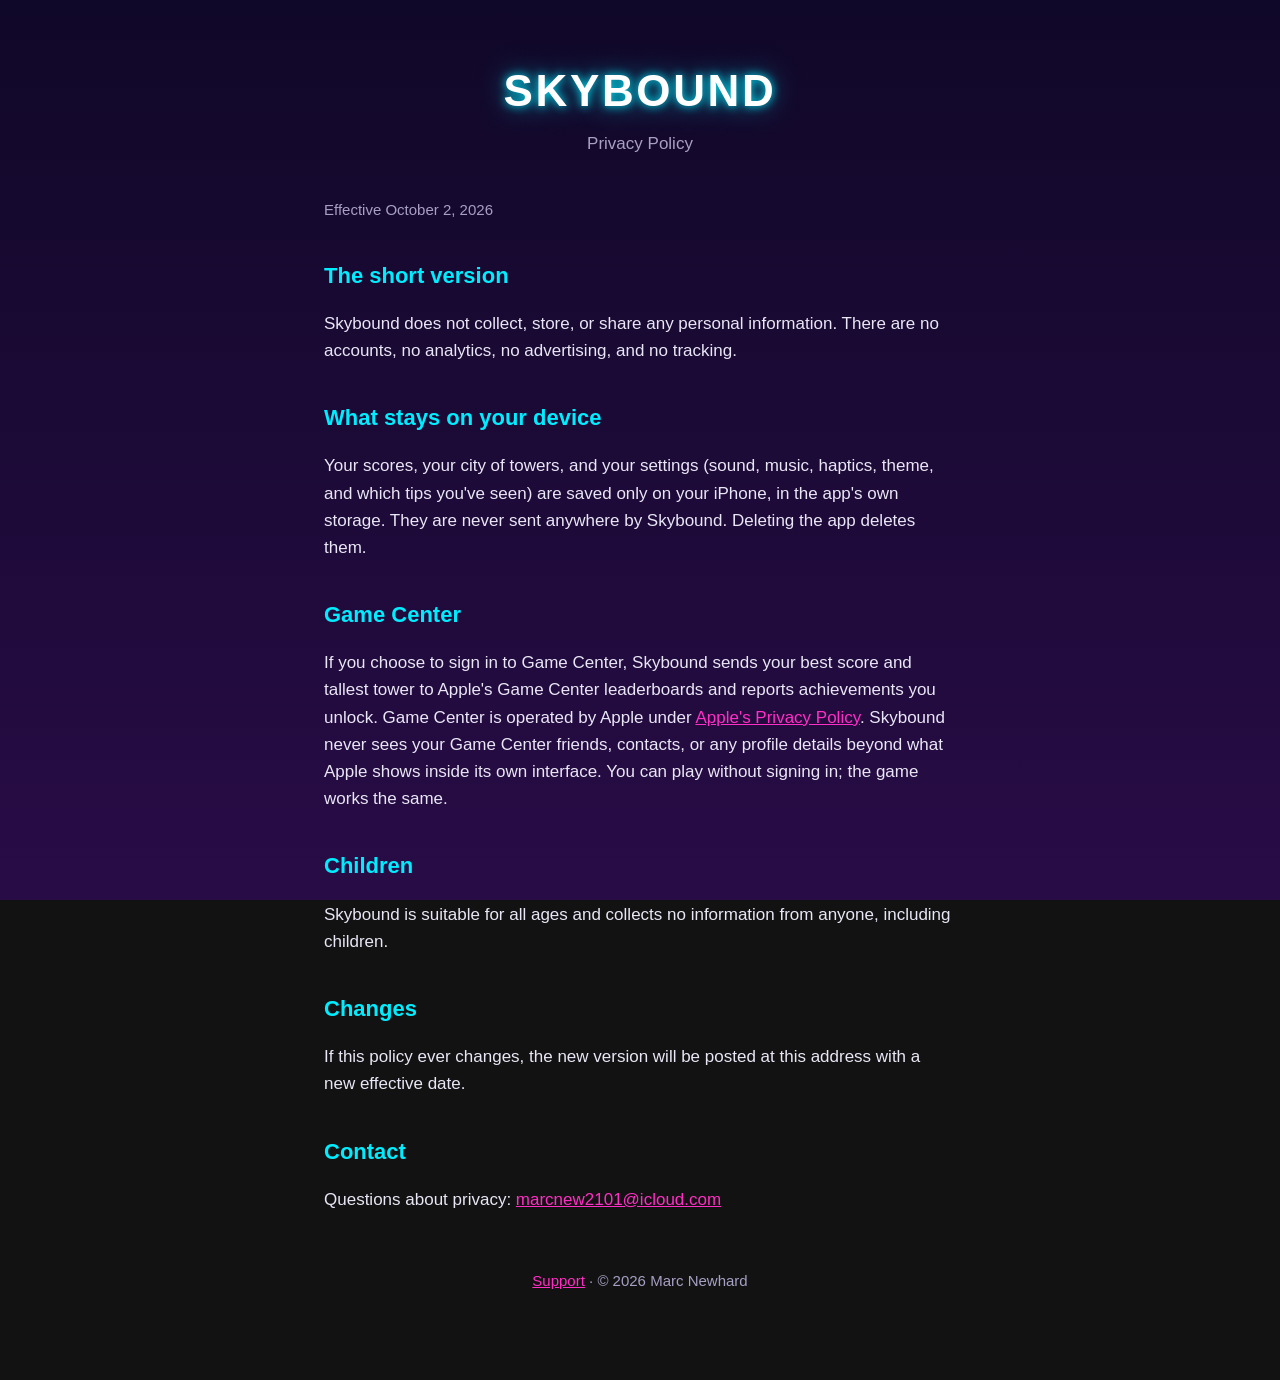
==== privacy.html @ 04a2bc24 "Skybound support and privacy pages" ====
<!DOCTYPE html>
<html lang="en">
<head>
<meta charset="utf-8">
<meta name="viewport" content="width=device-width, initial-scale=1">
<title>Skybound – Privacy Policy</title>
<link rel="stylesheet" href="style.css">
</head>
<body>
<main>
  <h1>SKYBOUND</h1>
  <p class="tagline">Privacy Policy</p>
  <p class="meta">Effective October 2, 2026</p>

  <h2>The short version</h2>
  <p>Skybound does not collect, store, or share any personal information. There are no
  accounts, no analytics, no advertising, and no tracking.</p>

  <h2>What stays on your device</h2>
  <p>Your scores, your city of towers, and your settings (sound, music, haptics, theme,
  and which tips you've seen) are saved only on your iPhone, in the app's own storage.
  They are never sent anywhere by Skybound. Deleting the app deletes them.</p>

  <h2>Game Center</h2>
  <p>If you choose to sign in to Game Center, Skybound sends your best score and tallest
  tower to Apple's Game Center leaderboards and reports achievements you unlock. Game
  Center is operated by Apple under
  <a href="https://www.apple.com/legal/privacy/">Apple's Privacy Policy</a>. Skybound
  never sees your Game Center friends, contacts, or any profile details beyond what
  Apple shows inside its own interface. You can play without signing in; the game works
  the same.</p>

  <h2>Children</h2>
  <p>Skybound is suitable for all ages and collects no information from anyone,
  including children.</p>

  <h2>Changes</h2>
  <p>If this policy ever changes, the new version will be posted at this address with a
  new effective date.</p>

  <h2>Contact</h2>
  <p>Questions about privacy: <a href="mailto:marcnew2101@icloud.com">marcnew2101@icloud.com</a></p>

  <p class="footer"><a href="index.html">Support</a> · © 2026 Marc Newhard</p>
</main>
</body>
</html>
---- style.css ----
/* Skybound site: the Neon Night look, kept simple so it reads on anything. */
:root {
  color-scheme: dark;
  --bg-top: #100828;
  --bg-bottom: #280c46;
  --text: #e9e6f5;
  --muted: #a89fc4;
  --cyan: #00ecff;
  --pink: #ff2ec4;
}
* { box-sizing: border-box; }
body {
  margin: 0;
  min-height: 100vh;
  font: 17px/1.6 -apple-system, BlinkMacSystemFont, "Avenir Next", "Segoe UI", sans-serif;
  color: var(--text);
  background: linear-gradient(180deg, var(--bg-top), var(--bg-bottom)) fixed;
}
main {
  max-width: 680px;
  margin: 0 auto;
  padding: 56px 24px 72px;
}
h1 {
  margin: 0;
  font-size: 44px;
  letter-spacing: 0.06em;
  text-align: center;
  color: #fff;
  text-shadow: 0 0 10px var(--cyan), 0 0 28px rgba(0, 236, 255, 0.55);
}
.tagline {
  margin: 4px 0 40px;
  text-align: center;
  color: var(--muted);
}
.meta { color: var(--muted); font-size: 15px; }
h2 {
  margin: 36px 0 8px;
  font-size: 22px;
  color: var(--cyan);
}
a { color: var(--pink); }
dt { font-weight: 600; margin-top: 16px; }
dd { margin: 4px 0 0; color: var(--muted); }
.footer {
  margin-top: 56px;
  text-align: center;
  color: var(--muted);
  font-size: 15px;
}
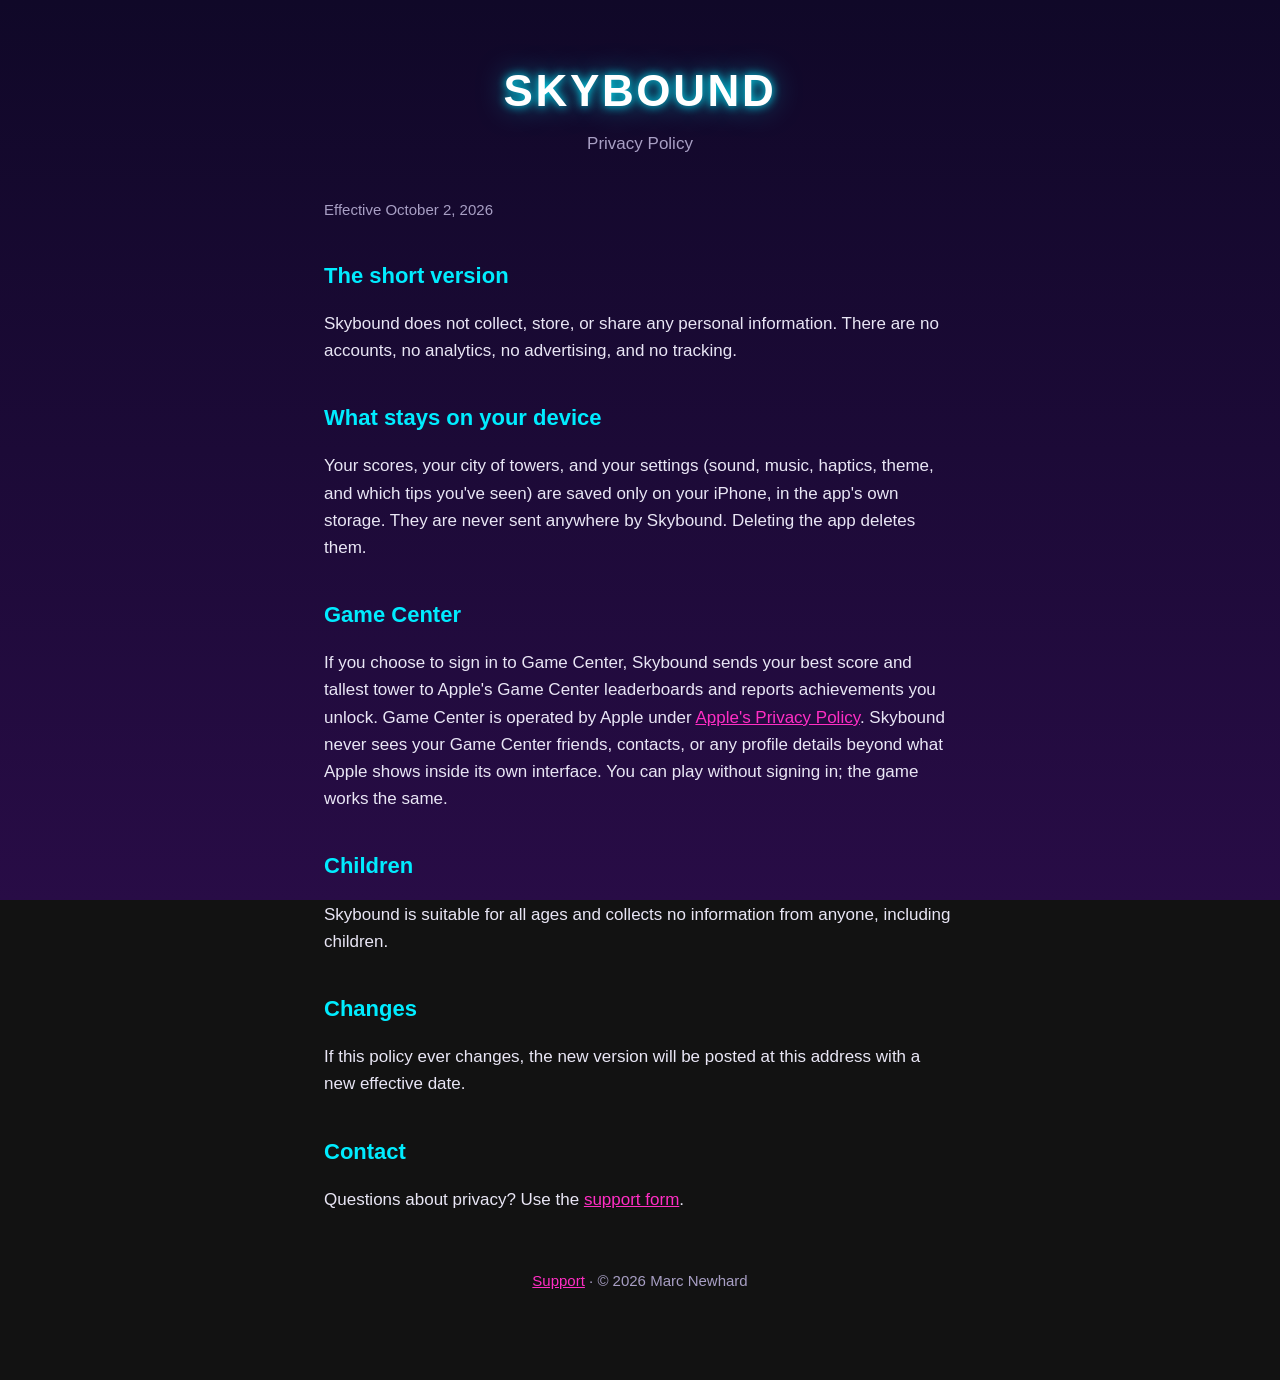
==== commit 92ef04ed: "Contact form instead of an email address" ====
--- a/privacy.html
+++ b/privacy.html
@@ -4,7 +4,7 @@
 <meta charset="utf-8">
 <meta name="viewport" content="width=device-width, initial-scale=1">
 <title>Skybound – Privacy Policy</title>
-<link rel="stylesheet" href="style.css">
+<link rel="stylesheet" href="style.css?v=3">
 </head>
 <body>
 <main>
@@ -39,7 +39,7 @@
   new effective date.</p>
 
   <h2>Contact</h2>
-  <p>Questions about privacy: <a href="mailto:marcnew2101@icloud.com">marcnew2101@icloud.com</a></p>
+  <p>Questions about privacy? Use the <a href="index.html#contact">support form</a>.</p>
 
   <p class="footer"><a href="index.html">Support</a> · © 2026 Marc Newhard</p>
 </main>
--- a/style.css
+++ b/style.css
@@ -49,3 +49,86 @@
   color: var(--muted);
   font-size: 15px;
 }
+
+/* Launch page additions. */
+.hero { text-align: center; }
+.icon {
+  display: block;
+  margin: 0 auto 14px;
+  border-radius: 22px;
+  box-shadow: 0 8px 28px rgba(0, 0, 0, 0.45);
+}
+.store {
+  display: inline-block;
+  margin: 8px 0 10px;
+  padding: 12px 26px;
+  border-radius: 999px;
+  background: var(--cyan);
+  color: #08101e;
+  font-weight: 700;
+  text-decoration: none;
+  box-shadow: 0 0 18px rgba(0, 236, 255, 0.45);
+}
+.store:hover { background: #fff; }
+.hero .meta { margin: 0; text-align: center; }
+.shots {
+  display: flex;
+  flex-wrap: nowrap;
+  justify-content: center;
+  gap: 12px;
+  margin: 32px 0 8px;
+}
+.shots img {
+  flex: 1 1 0;
+  width: 0;
+  min-width: 0;
+  max-width: 200px;
+  height: auto;
+  border-radius: 14px;
+  box-shadow: 0 10px 30px rgba(0, 0, 0, 0.5);
+}
+.features { padding-left: 20px; }
+.features li { margin: 10px 0; color: var(--muted); }
+.features strong { color: var(--text); }
+
+/* Support form. */
+.support { display: grid; gap: 6px; margin-top: 8px; }
+.support label { margin-top: 10px; font-weight: 600; }
+.support .opt { color: var(--muted); font-weight: 400; font-size: 14px; }
+.support input, .support textarea {
+  width: 100%;
+  padding: 11px 13px;
+  border-radius: 12px;
+  border: 1px solid rgba(255, 255, 255, 0.18);
+  background: rgba(0, 0, 0, 0.3);
+  color: var(--text);
+  font: inherit;
+}
+.support input:focus, .support textarea:focus {
+  outline: none;
+  border-color: var(--cyan);
+  box-shadow: 0 0 0 3px rgba(0, 236, 255, 0.2);
+}
+.support textarea { resize: vertical; }
+.support button {
+  justify-self: start;
+  margin-top: 14px;
+  padding: 12px 26px;
+  border: 0;
+  border-radius: 999px;
+  background: var(--cyan);
+  color: #08101e;
+  font: inherit;
+  font-weight: 700;
+  cursor: pointer;
+  box-shadow: 0 0 18px rgba(0, 236, 255, 0.45);
+}
+.support button:hover { background: #fff; }
+.support button:disabled { opacity: 0.6; cursor: default; }
+.gotcha { position: absolute; left: -9999px; width: 1px; height: 1px; opacity: 0; }
+.form-note { margin: 12px 0 0; padding: 12px 14px; border-radius: 12px; }
+.form-note:empty { display: none; }
+.form-note[data-fs-success] { display: none; background: rgba(0, 236, 255, 0.12); color: var(--cyan); }
+.form-note.error { background: rgba(255, 46, 196, 0.12); color: var(--pink); }
+.field-error { color: var(--pink); font-size: 14px; }
+.field-error:empty { display: none; }
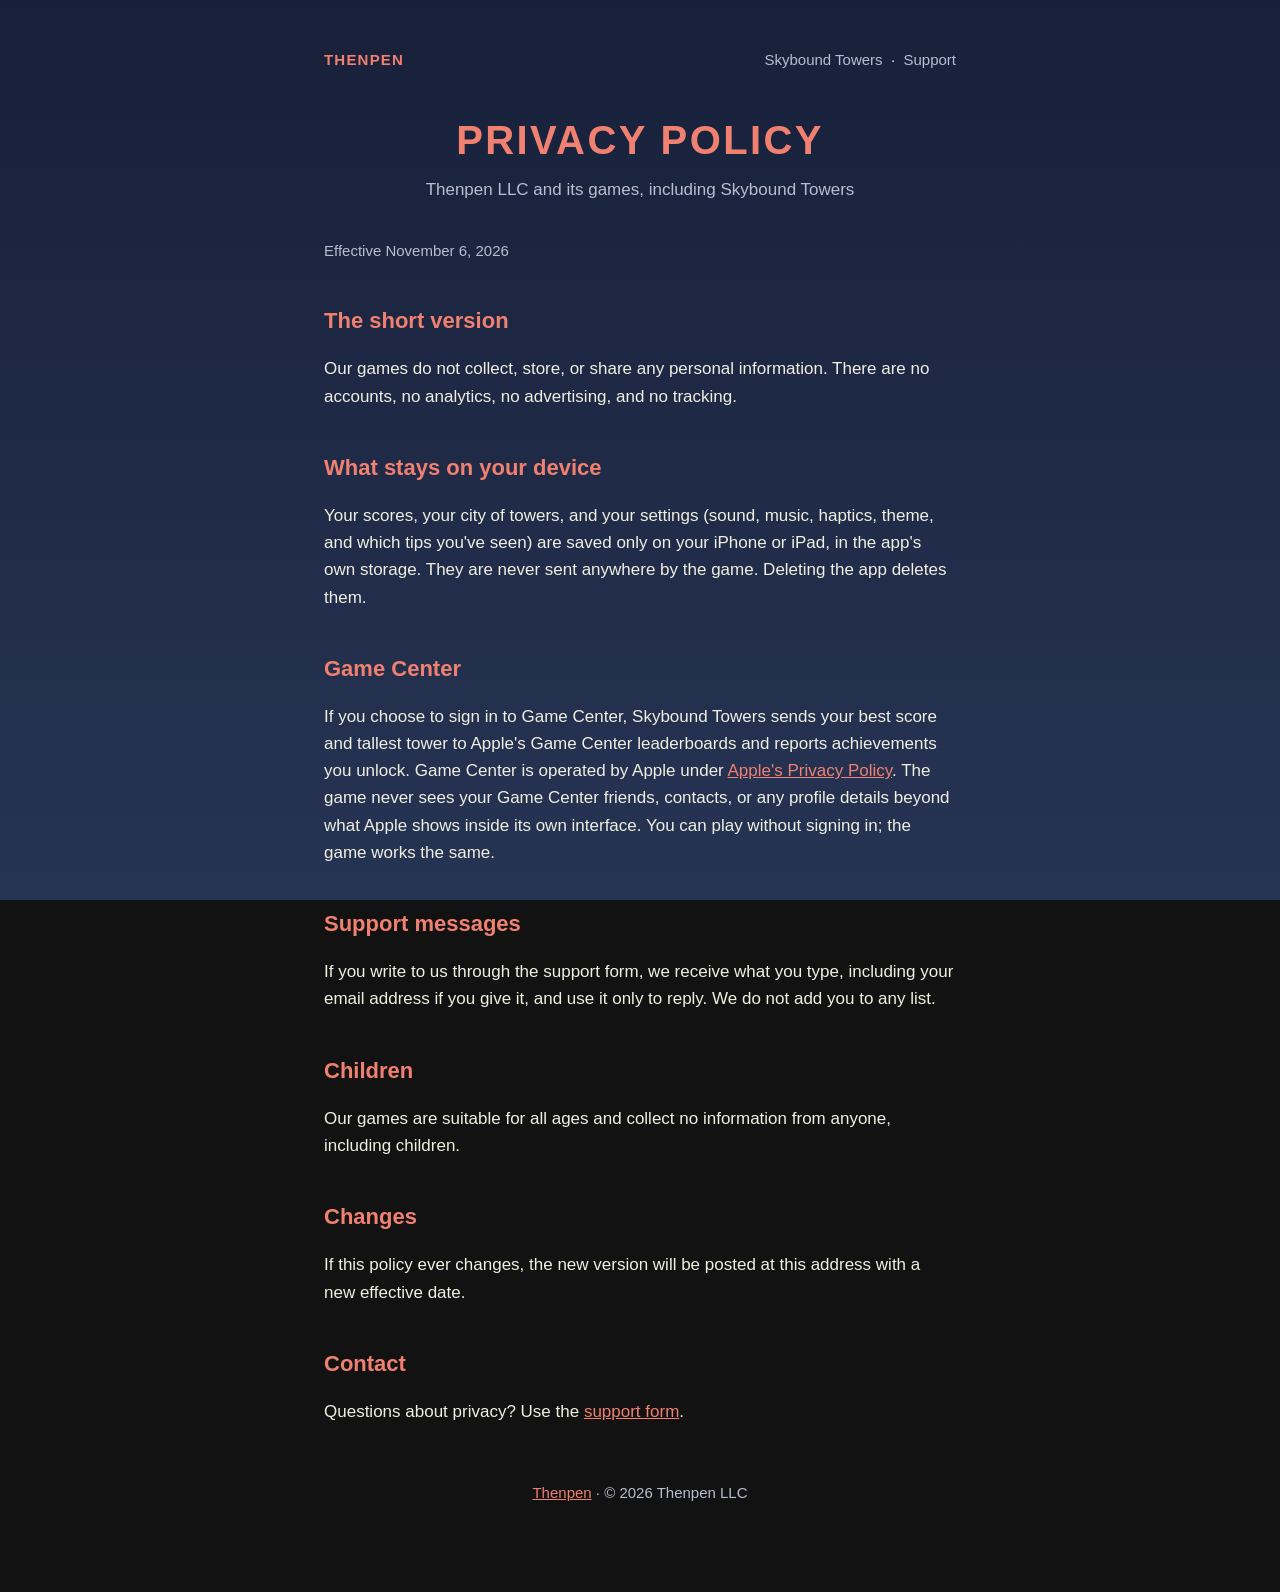
==== commit f85b1de1: "Thenpen studio site on thenpen.games: home, Skybound Towers page, privacy policy" ====
--- a/privacy.html
+++ b/privacy.html
@@ -3,35 +3,46 @@
 <head>
 <meta charset="utf-8">
 <meta name="viewport" content="width=device-width, initial-scale=1">
-<title>Skybound – Privacy Policy</title>
-<link rel="stylesheet" href="style.css?v=3">
+<title>Thenpen – Privacy Policy</title>
+<link rel="icon" href="thenpen-mark.png?v=1">
+<link rel="stylesheet" href="style.css?v=4">
 </head>
 <body>
 <main>
-  <h1>SKYBOUND</h1>
-  <p class="tagline">Privacy Policy</p>
-  <p class="meta">Effective October 2, 2026</p>
+  <nav class="nav">
+    <a class="brand" href="index.html">THENPEN</a>
+    <span><a href="skybound.html">Skybound Towers</a> &nbsp;·&nbsp; <a href="index.html#contact">Support</a></span>
+  </nav>
+
+  <h1>PRIVACY POLICY</h1>
+  <p class="tagline">Thenpen LLC and its games, including Skybound Towers</p>
+  <p class="meta">Effective November 6, 2026</p>
 
   <h2>The short version</h2>
-  <p>Skybound does not collect, store, or share any personal information. There are no
+  <p>Our games do not collect, store, or share any personal information. There are no
   accounts, no analytics, no advertising, and no tracking.</p>
 
   <h2>What stays on your device</h2>
   <p>Your scores, your city of towers, and your settings (sound, music, haptics, theme,
-  and which tips you've seen) are saved only on your iPhone, in the app's own storage.
-  They are never sent anywhere by Skybound. Deleting the app deletes them.</p>
+  and which tips you've seen) are saved only on your iPhone or iPad, in the app's own
+  storage. They are never sent anywhere by the game. Deleting the app deletes them.</p>
 
   <h2>Game Center</h2>
-  <p>If you choose to sign in to Game Center, Skybound sends your best score and tallest
-  tower to Apple's Game Center leaderboards and reports achievements you unlock. Game
-  Center is operated by Apple under
-  <a href="https://www.apple.com/legal/privacy/">Apple's Privacy Policy</a>. Skybound
+  <p>If you choose to sign in to Game Center, Skybound Towers sends your best score and
+  tallest tower to Apple's Game Center leaderboards and reports achievements you unlock.
+  Game Center is operated by Apple under
+  <a href="https://www.apple.com/legal/privacy/">Apple's Privacy Policy</a>. The game
   never sees your Game Center friends, contacts, or any profile details beyond what
   Apple shows inside its own interface. You can play without signing in; the game works
   the same.</p>
 
+  <h2>Support messages</h2>
+  <p>If you write to us through the support form, we receive what you type, including
+  your email address if you give it, and use it only to reply. We do not add you to any
+  list.</p>
+
   <h2>Children</h2>
-  <p>Skybound is suitable for all ages and collects no information from anyone,
+  <p>Our games are suitable for all ages and collect no information from anyone,
   including children.</p>
 
   <h2>Changes</h2>
@@ -41,7 +52,7 @@
   <h2>Contact</h2>
   <p>Questions about privacy? Use the <a href="index.html#contact">support form</a>.</p>
 
-  <p class="footer"><a href="index.html">Support</a> · © 2026 Marc Newhard</p>
+  <p class="footer"><a href="index.html">Thenpen</a> · © 2026 Thenpen LLC</p>
 </main>
 </body>
 </html>
--- a/style.css
+++ b/style.css
@@ -1,12 +1,14 @@
-/* Skybound site: the Neon Night look, kept simple so it reads on anything. */
+/* Thenpen site: the studio's navy, cream and coral, kept simple so it reads on anything. */
 :root {
   color-scheme: dark;
-  --bg-top: #100828;
-  --bg-bottom: #280c46;
-  --text: #e9e6f5;
-  --muted: #a89fc4;
-  --cyan: #00ecff;
-  --pink: #ff2ec4;
+  --bg-top: #182039;
+  --bg-bottom: #263454;
+  --panel: rgba(255, 255, 255, 0.05);
+  --line: rgba(240, 239, 224, 0.16);
+  --text: #f0efe0;
+  --muted: #b9bdcf;
+  --coral: #f08070;
+  --coral-deep: #e05040;
 }
 * { box-sizing: border-box; }
 body {
@@ -19,28 +21,27 @@
 main {
   max-width: 680px;
   margin: 0 auto;
-  padding: 56px 24px 72px;
+  padding: 48px 24px 72px;
 }
 h1 {
   margin: 0;
-  font-size: 44px;
+  font-size: 40px;
   letter-spacing: 0.06em;
   text-align: center;
-  color: #fff;
-  text-shadow: 0 0 10px var(--cyan), 0 0 28px rgba(0, 236, 255, 0.55);
+  color: var(--coral);
 }
 .tagline {
-  margin: 4px 0 40px;
+  margin: 4px 0 36px;
   text-align: center;
   color: var(--muted);
 }
 .meta { color: var(--muted); font-size: 15px; }
 h2 {
-  margin: 36px 0 8px;
+  margin: 40px 0 10px;
   font-size: 22px;
-  color: var(--cyan);
+  color: var(--coral);
 }
-a { color: var(--pink); }
+a { color: var(--coral); }
 dt { font-weight: 600; margin-top: 16px; }
 dd { margin: 4px 0 0; color: var(--muted); }
 .footer {
@@ -50,8 +51,46 @@
   font-size: 15px;
 }
 
-/* Launch page additions. */
+/* Studio home. */
+.nav {
+  display: flex;
+  justify-content: space-between;
+  align-items: center;
+  gap: 16px;
+  margin-bottom: 36px;
+  font-size: 15px;
+}
+.nav a { color: var(--muted); text-decoration: none; }
+.nav a:hover, .nav a.current { color: var(--text); }
+.nav .brand { font-weight: 700; letter-spacing: 0.08em; color: var(--coral); }
 .hero { text-align: center; }
+.wordmark {
+  display: block;
+  width: min(420px, 80%);
+  height: auto;
+  margin: 24px auto 0;
+}
+.hero .tagline { margin-top: 0; }
+.card {
+  display: grid;
+  grid-template-columns: 96px 1fr;
+  gap: 18px;
+  align-items: start;
+  padding: 20px;
+  border: 1px solid var(--line);
+  border-radius: 20px;
+  background: var(--panel);
+}
+.card .icon { width: 96px; height: 96px; margin: 0; }
+.card h3 { margin: 0 0 4px; font-size: 20px; }
+.card p { margin: 0 0 12px; color: var(--muted); }
+.card .links { display: flex; flex-wrap: wrap; gap: 10px 18px; align-items: center; }
+@media (max-width: 480px) {
+  .card { grid-template-columns: 1fr; justify-items: center; text-align: center; }
+  .card .links { justify-content: center; }
+}
+
+/* Game page. */
 .icon {
   display: block;
   margin: 0 auto 14px;
@@ -63,13 +102,13 @@
   margin: 8px 0 10px;
   padding: 12px 26px;
   border-radius: 999px;
-  background: var(--cyan);
-  color: #08101e;
+  background: var(--coral);
+  color: #1a2038;
   font-weight: 700;
   text-decoration: none;
-  box-shadow: 0 0 18px rgba(0, 236, 255, 0.45);
+  box-shadow: 0 8px 22px rgba(0, 0, 0, 0.35);
 }
-.store:hover { background: #fff; }
+.store:hover { background: var(--text); }
 .hero .meta { margin: 0; text-align: center; }
 .shots {
   display: flex;
@@ -99,15 +138,15 @@
   width: 100%;
   padding: 11px 13px;
   border-radius: 12px;
-  border: 1px solid rgba(255, 255, 255, 0.18);
-  background: rgba(0, 0, 0, 0.3);
+  border: 1px solid var(--line);
+  background: rgba(0, 0, 0, 0.25);
   color: var(--text);
   font: inherit;
 }
 .support input:focus, .support textarea:focus {
   outline: none;
-  border-color: var(--cyan);
-  box-shadow: 0 0 0 3px rgba(0, 236, 255, 0.2);
+  border-color: var(--coral);
+  box-shadow: 0 0 0 3px rgba(240, 128, 112, 0.25);
 }
 .support textarea { resize: vertical; }
 .support button {
@@ -116,19 +155,19 @@
   padding: 12px 26px;
   border: 0;
   border-radius: 999px;
-  background: var(--cyan);
-  color: #08101e;
+  background: var(--coral);
+  color: #1a2038;
   font: inherit;
   font-weight: 700;
   cursor: pointer;
-  box-shadow: 0 0 18px rgba(0, 236, 255, 0.45);
+  box-shadow: 0 8px 22px rgba(0, 0, 0, 0.35);
 }
-.support button:hover { background: #fff; }
+.support button:hover { background: var(--text); }
 .support button:disabled { opacity: 0.6; cursor: default; }
 .gotcha { position: absolute; left: -9999px; width: 1px; height: 1px; opacity: 0; }
 .form-note { margin: 12px 0 0; padding: 12px 14px; border-radius: 12px; }
 .form-note:empty { display: none; }
-.form-note[data-fs-success] { display: none; background: rgba(0, 236, 255, 0.12); color: var(--cyan); }
-.form-note.error { background: rgba(255, 46, 196, 0.12); color: var(--pink); }
-.field-error { color: var(--pink); font-size: 14px; }
+.form-note[data-fs-success] { display: none; background: rgba(240, 128, 112, 0.14); color: var(--coral); }
+.form-note.error { background: rgba(224, 80, 64, 0.18); color: var(--coral); }
+.field-error { color: var(--coral); font-size: 14px; }
 .field-error:empty { display: none; }
